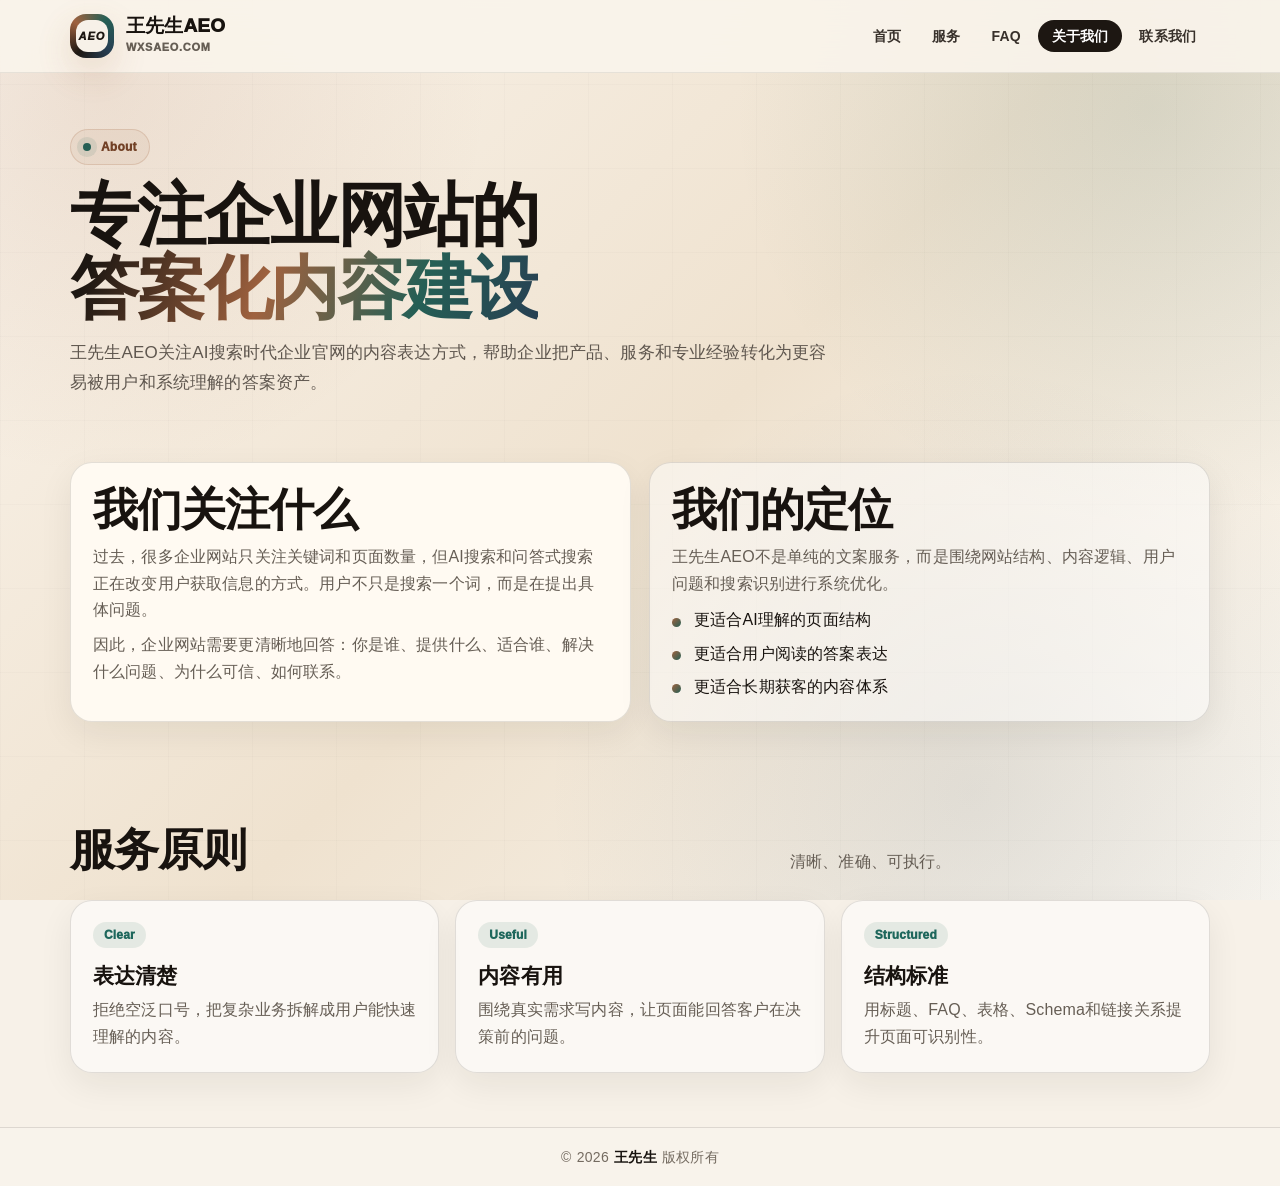
==== about.html @ f8ccda93 "Add files via upload" ====
<!doctype html><html lang="zh-CN"><head><meta charset="utf-8"><meta name="viewport" content="width=device-width,initial-scale=1"><title>关于王先生AEO｜专注企业AEO优化与AI搜索可见度</title><meta name="description" content="王先生AEO围绕企业官网内容结构、搜索意图、AI问答场景、品牌实体识别和GEO优化，为企业提升AI搜索可见度。">
<meta name="keywords" content="关于王先生AEO,王先生,AEO优化团队,AI搜索优化,企业GEO优化">
<link rel="canonical" href="https://www.wxsaeo.com/about.html/">
<meta name="robots" content="index,follow,max-image-preview:large,max-snippet:-1,max-video-preview:-1">
<meta name="author" content="王先生AEO">
<meta name="theme-color" content="#f4efe4">
<meta name="geo.region" content="CN-JS">
<meta name="geo.placename" content="Suzhou">
<meta name="language" content="zh-CN">
<meta property="og:site_name" content="王先生AEO">
<meta property="og:locale" content="zh_CN">
<meta property="og:type" content="website">
<meta property="og:title" content="关于王先生AEO｜专注企业AEO优化与AI搜索可见度">
<meta property="og:description" content="王先生AEO围绕企业官网内容结构、搜索意图、AI问答场景、品牌实体识别和GEO优化，为企业提升AI搜索可见度。">
<meta property="og:url" content="https://www.wxsaeo.com/about.html/">
<meta property="og:image" content="https://www.wangxiansheng.com/uploads/202605/142118-52a6c3eb23f79569.png">
<meta name="twitter:card" content="summary_large_image">
<meta name="twitter:title" content="关于王先生AEO｜专注企业AEO优化与AI搜索可见度">
<meta name="twitter:description" content="王先生AEO围绕企业官网内容结构、搜索意图、AI问答场景、品牌实体识别和GEO优化，为企业提升AI搜索可见度。">
<meta name="twitter:image" content="https://www.wangxiansheng.com/uploads/202605/142118-52a6c3eb23f79569.png">
<script type="application/ld+json">
{
  "@context": "https://schema.org",
  "@graph": [
    {
      "@type": "Organization",
      "@id": "https://www.wxsaeo.com/#organization",
      "name": "王先生AEO",
      "url": "https://www.wxsaeo.com",
      "logo": "https://www.wangxiansheng.com/uploads/202605/142118-52a6c3eb23f79569.png",
      "sameAs": [
        "https://www.wangxiansheng.com"
      ],
      "contactPoint": [
        {
          "@type": "ContactPoint",
          "telephone": "0512-57828333",
          "email": "lianxi@wangxiansheng.com",
          "contactType": "customer service",
          "availableLanguage": [
            "zh-CN"
          ]
        }
      ]
    },
    {
      "@type": "WebSite",
      "@id": "https://www.wxsaeo.com/#website",
      "url": "https://www.wxsaeo.com",
      "name": "王先生AEO",
      "description": "王先生AEO专注AEO优化、答案引擎优化、AI搜索内容适配、GEO优化、品牌实体优化、FAQ问答内容优化和企业官网AI可见度提升。",
      "publisher": {
        "@id": "https://www.wxsaeo.com/#organization"
      },
      "inLanguage": "zh-CN"
    },
    {
      "@type": "AboutPage",
      "@id": "https://www.wxsaeo.com/about.html/#webpage",
      "url": "https://www.wxsaeo.com/about.html/",
      "name": "关于王先生AEO｜专注企业AEO优化与AI搜索可见度",
      "description": "王先生AEO围绕企业官网内容结构、搜索意图、AI问答场景、品牌实体识别和GEO优化，为企业提升AI搜索可见度。",
      "isPartOf": {
        "@id": "https://www.wxsaeo.com/#website"
      },
      "about": [
        {
          "@type": "Thing",
          "name": "AEO优化"
        },
        {
          "@type": "Thing",
          "name": "答案引擎优化"
        },
        {
          "@type": "Thing",
          "name": "AI搜索优化"
        },
        {
          "@type": "Thing",
          "name": "GEO优化"
        },
        {
          "@type": "Thing",
          "name": "品牌实体优化"
        }
      ],
      "inLanguage": "zh-CN"
    }
  ]
}
</script><link rel="stylesheet" href="styles.css"></head><body><div class="site-bg"></div><header class="topbar"><div class="container nav"><a class="brand" href="index.html"><i class="mark"></i><span><span class="brand-title">王先生AEO</span><span class="brand-sub">wxsaeo.com</span></span></a><nav class="links"><a  href="index.html">首页</a><a  href="services.html">服务</a><a  href="faq.html">FAQ</a><a class="active" href="about.html">关于我们</a><a  href="contact.html">联系我们</a></nav><button class="menu-btn" type="button" aria-label="打开导航"><span></span></button></div></header><main><section class="page-hero"><div class="container"><div class="eyebrow">About</div><h1>专注企业网站的<br><span class="gradient-text">答案化内容建设</span></h1><p class="lead">王先生AEO关注AI搜索时代企业官网的内容表达方式，帮助企业把产品、服务和专业经验转化为更容易被用户和系统理解的答案资产。</p></div></section><section class="section"><div class="container grid-2"><div class="card light"><h2>我们关注什么</h2><p>过去，很多企业网站只关注关键词和页面数量，但AI搜索和问答式搜索正在改变用户获取信息的方式。用户不只是搜索一个词，而是在提出具体问题。</p><p>因此，企业网站需要更清晰地回答：你是谁、提供什么、适合谁、解决什么问题、为什么可信、如何联系。</p></div><div class="card"><h2>我们的定位</h2><p class="muted">王先生AEO不是单纯的文案服务，而是围绕网站结构、内容逻辑、用户问题和搜索识别进行系统优化。</p><ul class="list"><li>更适合AI理解的页面结构</li><li>更适合用户阅读的答案表达</li><li>更适合长期获客的内容体系</li></ul></div></div></section><section class="section"><div class="container"><div class="section-head"><h2>服务原则</h2><p>清晰、准确、可执行。</p></div><div class="grid-3 service-principles"><div class="card"><span class="tag">Clear</span><h3>表达清楚</h3><p class="muted">拒绝空泛口号，把复杂业务拆解成用户能快速理解的内容。</p></div><div class="card"><span class="tag">Useful</span><h3>内容有用</h3><p class="muted">围绕真实需求写内容，让页面能回答客户在决策前的问题。</p></div><div class="card"><span class="tag">Structured</span><h3>结构标准</h3><p class="muted">用标题、FAQ、表格、Schema和链接关系提升页面可识别性。</p></div></div></div></section></main><footer class="footer"><div class="container"><span>©</span><span data-year></span><a href="https://www.wangxiansheng.com" target="_blank" rel="noopener">王先生</a><span>版权所有</span></div></footer><script src="script.js"></script></body></html>
---- styles.css ----
:root{
  --bg:#f7f1e8;
  --bg-soft:#fffaf2;
  --ink:#18130f;
  --muted:#665e55;
  --line:rgba(24,19,15,.12);
  --dark:#1d1712;
  --dark-2:#203a35;
  --copper:#9f623f;
  --jade:#255f55;
  --blue:#273f53;
  --sand:#dfc9a4;
  --site:1140px;
  --side:48px;
  --radius:22px;
  --shadow:0 18px 52px rgba(35,25,18,.12);
}

*{box-sizing:border-box}
html{scroll-behavior:smooth}
body{
  margin:0;
  font-family:Inter,Arial,"PingFang SC","Microsoft YaHei",sans-serif;
  color:var(--ink);
  background:var(--bg);
  line-height:1.68;
  letter-spacing:.01em;
}
a{color:inherit;text-decoration:none}
img{max-width:100%;display:block}
.container{
  width:min(var(--site),calc(100% - var(--side)));
  max-width:var(--site);
  margin:0 auto;
}

.site-bg{
  position:fixed;
  inset:0;
  z-index:-2;
  background:
    radial-gradient(circle at 8% 10%,rgba(159,98,63,.13),transparent 27%),
    radial-gradient(circle at 90% 12%,rgba(37,95,85,.12),transparent 30%),
    radial-gradient(circle at 76% 88%,rgba(39,63,83,.1),transparent 34%),
    linear-gradient(135deg,#faf4ec 0%,#efe2cf 52%,#faf7f1 100%);
}
.site-bg:after{
  content:"";
  position:absolute;
  inset:0;
  background-image:linear-gradient(rgba(24,19,15,.035) 1px,transparent 1px),linear-gradient(90deg,rgba(24,19,15,.035) 1px,transparent 1px);
  background-size:84px 84px;
  opacity:.55;
}

/* Header */
.topbar{
  position:sticky;
  top:0;
  z-index:50;
  background:rgba(250,244,236,.9);
  backdrop-filter:blur(18px);
  border-bottom:1px solid rgba(24,19,15,.08);
}
.nav{
  height:72px;
  display:flex;
  align-items:center;
  justify-content:space-between;
  gap:22px;
}
.brand{
  display:flex;
  align-items:center;
  gap:12px;
  font-weight:950;
  min-width:0;
}
.mark{
  width:44px;
  height:44px;
  border-radius:16px;
  flex:0 0 auto;
  background:conic-gradient(from 220deg,var(--dark),var(--copper),var(--jade),var(--blue),var(--dark));
  position:relative;
  box-shadow:0 14px 34px rgba(159,98,63,.18);
}
.mark:after{
  content:"AEO";
  position:absolute;
  inset:6px;
  border-radius:12px;
  background:var(--bg);
  display:grid;
  place-items:center;
  font-size:11px;
  letter-spacing:1px;
  color:var(--dark);
  font-weight:950;
}
.brand-title{display:block;font-size:19px;line-height:1.08}
.brand-sub{display:block;margin-top:2px;color:var(--muted);font-size:11px;letter-spacing:.7px;text-transform:uppercase}
.links{
  display:flex;
  align-items:center;
  gap:3px;
}
.links a{
  display:inline-flex;
  align-items:center;
  justify-content:center;
  padding:9px 14px;
  border-radius:999px;
  color:#38312b;
  font-size:14px;
  font-weight:850;
  line-height:1;
}
.links a:hover,.links a.active{background:var(--dark);color:#fff}
.menu-btn{
  display:none;
  width:42px;
  height:42px;
  padding:0;
  border:1px solid var(--line);
  background:rgba(255,255,255,.5);
  border-radius:50%;
  position:relative;
  cursor:pointer;
}
.menu-btn span,.menu-btn:before,.menu-btn:after{
  content:"";
  position:absolute;
  left:50%;
  width:18px;
  height:2px;
  border-radius:99px;
  background:var(--ink);
  transform:translateX(-50%);
}
.menu-btn:before{top:14px}
.menu-btn span{top:20px}
.menu-btn:after{top:26px}
.menu-btn.open span{opacity:0}
.menu-btn.open:before{top:20px;transform:translateX(-50%) rotate(45deg)}
.menu-btn.open:after{top:20px;transform:translateX(-50%) rotate(-45deg)}

/* Typography */
h1,h2,h3,p,ul,ol{overflow-wrap:break-word}
h1,h2,h3{font-weight:950}
h1{
  margin:14px 0 14px;
  max-width:780px;
  font-size:clamp(42px,5.4vw,74px);
  line-height:1.05;
  letter-spacing:-2.2px;
}
.section h2,.page-hero h1{
  text-wrap:balance;
}
.section h2{
  margin:0;
  font-size:clamp(30px,3.5vw,48px);
  line-height:1.15;
  letter-spacing:-1.1px;
}
h3{margin:0;font-size:21px;line-height:1.3}
p{margin:0}
.lead{
  max-width:760px;
  color:#5f574f;
  font-size:17px;
  line-height:1.76;
}
.muted{color:var(--muted)}
.gradient-text{
  background:linear-gradient(110deg,var(--dark) 5%,var(--copper) 42%,var(--jade) 74%,var(--blue));
  -webkit-background-clip:text;
  background-clip:text;
  color:transparent;
}
.eyebrow{
  display:inline-flex;
  align-items:center;
  gap:10px;
  padding:7px 12px;
  border:1px solid rgba(159,98,63,.2);
  background:rgba(159,98,63,.07);
  border-radius:999px;
  color:#724126;
  font-size:12px;
  font-weight:950;
  letter-spacing:.2px;
}
.eyebrow:before{
  content:"";
  width:8px;
  height:8px;
  border-radius:50%;
  background:var(--jade);
  box-shadow:0 0 0 6px rgba(37,95,85,.1);
}

/* Buttons */
.btn{
  display:inline-flex;
  align-items:center;
  justify-content:center;
  min-height:46px;
  padding:12px 21px;
  border:0;
  border-radius:999px;
  background:var(--dark);
  color:#fff;
  font-weight:950;
  cursor:pointer;
  line-height:1;
  box-shadow:0 14px 34px rgba(24,19,15,.14);
}
.btn:hover{transform:translateY(-1px)}
.btn.line{
  background:rgba(255,255,255,.42);
  color:var(--ink);
  border:1px solid var(--line);
  box-shadow:none;
}
.btn.copper{background:var(--copper)}
.btn.dark{background:var(--dark);color:#fff}

/* Main layout */
.hero{padding:64px 0 58px}
.page-hero{padding:56px 0 26px}
.section{padding:54px 0}
.section + .section{padding-top:48px}
.hero + .section{padding-top:48px}
.page-hero + .section{padding-top:38px}

.hero-grid{
  display:grid;
  grid-template-columns:minmax(0,1.04fr) minmax(400px,.96fr);
  gap:42px;
  align-items:center;
}
.hero-actions{display:flex;gap:12px;flex-wrap:wrap;margin-top:26px}
.pill-row{display:flex;flex-wrap:wrap;gap:10px;margin-top:18px;max-width:720px}
.pill{
  padding:8px 12px;
  border:1px solid var(--line);
  border-radius:999px;
  background:rgba(255,255,255,.48);
  color:#50483f;
  font-weight:850;
  font-size:13px;
  line-height:1.35;
}

.section-head{
  width:100%;
  display:grid;
  grid-template-columns:minmax(0,1fr) minmax(280px,420px);
  align-items:end;
  gap:28px;
  margin-bottom:24px;
}
.section-head p{color:var(--muted);line-height:1.72}

/* Hero panel */
.answer-panel{
  width:100%;
  min-height:430px;
  padding:24px;
  border-radius:34px;
  color:#fff;
  background:linear-gradient(145deg,#241913 0%,#17130f 50%,#1f3934 100%);
  box-shadow:var(--shadow);
  overflow:hidden;
  position:relative;
}
.answer-panel:before{
  content:"";
  position:absolute;
  right:-120px;
  top:-120px;
  width:360px;
  height:360px;
  border-radius:44%;
  background:radial-gradient(circle,rgba(223,201,164,.8),transparent 64%);
  opacity:.3;
}
.answer-panel:after{
  content:"";
  position:absolute;
  left:-80px;
  bottom:-120px;
  width:320px;
  height:320px;
  border-radius:50%;
  background:radial-gradient(circle,rgba(37,95,85,.8),transparent 66%);
  opacity:.26;
}
.panel-content{
  position:relative;
  z-index:2;
  min-height:382px;
  display:grid;
  grid-template-rows:auto 1fr;
  gap:18px;
}
.mini-grid{display:grid;grid-template-columns:repeat(2,minmax(0,1fr));gap:12px}
.mini{
  min-height:98px;
  padding:15px;
  border:1px solid rgba(255,255,255,.14);
  border-radius:20px;
  background:rgba(255,255,255,.07);
  display:flex;
  flex-direction:column;
  justify-content:space-between;
}
.mini b{display:block;color:#f4dcc0;font-size:25px;line-height:1}
.mini span{color:#d7ccbf;font-size:13px;line-height:1.45}
.answer-card{
  align-self:end;
  padding:21px;
  border-radius:24px;
  background:rgba(255,250,242,.94);
  color:#1f1813;
  line-height:1.68;
}
.answer-card strong{
  display:inline-flex;
  margin-right:2px;
  padding:2px 8px;
  border-radius:999px;
  background:var(--dark);
  color:#f4dcc0;
}

/* Cards and grids */
.grid-3{display:grid;grid-template-columns:repeat(3,minmax(0,1fr));gap:16px;align-items:stretch}
.grid-2{display:grid;grid-template-columns:repeat(2,minmax(0,1fr));gap:18px;align-items:stretch}
.card{
  margin:0;
  padding:21px 22px;
  border:1px solid var(--line);
  border-radius:22px;
  background:rgba(255,255,255,.5);
  box-shadow:0 12px 34px rgba(35,25,18,.07);
  display:flex;
  flex-direction:column;
  align-items:flex-start;
}
.card > * + *{margin-top:8px}
.card p{color:var(--muted);line-height:1.68}
.card.dark{
  background:linear-gradient(145deg,#211913,#172a27);
  border-color:rgba(255,255,255,.12);
  color:#fff;
}
.card.dark p,.card.dark .muted{color:#d7ccbf}
.card.light{background:#fffaf2}
.tag{
  display:inline-flex;
  width:max-content;
  margin:0 0 6px;
  padding:7px 11px;
  border-radius:999px;
  background:rgba(37,95,85,.1);
  color:#1e675c;
  font-size:12px;
  font-weight:950;
  line-height:1;
}
.card.dark .tag{background:rgba(244,220,192,.12);color:#f4dcc0}
.number{
  margin:0 0 6px;
  color:var(--copper);
  font-size:33px;
  font-weight:950;
  line-height:1;
}
.list{
  display:grid;
  gap:7px;
  margin:10px 0 0;
  padding:0;
  list-style:none;
}
.list li{
  position:relative;
  padding-left:22px;
  color:inherit;
  line-height:1.64;
}
.list li:before{
  content:"";
  position:absolute;
  left:0;
  top:.65em;
  width:9px;
  height:9px;
  border-radius:50%;
  background:linear-gradient(135deg,var(--copper),var(--jade));
}

.service-principles .card{min-height:0}
.service-principles .card:nth-child(2),
.service-principles .card:nth-child(3){transform:none}

/* Feature / CTA / FAQ */
.split-feature{display:grid;grid-template-columns:.96fr 1.04fr;gap:18px}
.feature-panel{
  padding:28px;
  border-radius:30px;
  color:#fff;
  background:linear-gradient(140deg,#201713,#203d38);
  box-shadow:var(--shadow);
}
.feature-panel p{margin-top:8px;color:#dfd4c6;line-height:1.72}
.band{
  width:100%;
  display:grid;
  grid-template-columns:minmax(0,1fr) auto;
  gap:28px;
  align-items:center;
  padding:36px 40px;
  border-radius:32px;
  color:#fff;
  background:linear-gradient(112deg,#1f1712 0%,#213c37 64%,#965a39 100%);
  box-shadow:var(--shadow);
}
.band p{margin-top:8px;color:#eadfce;line-height:1.68}
.band .btn{background:#fffaf2;color:var(--dark)}

.faq{
  width:100%;
  display:grid;
  gap:12px;
}
.faq details{
  padding:16px 18px;
  border:1px solid var(--line);
  border-radius:20px;
  background:rgba(255,255,255,.55);
}
.faq summary{
  cursor:pointer;
  display:flex;
  align-items:center;
  justify-content:space-between;
  gap:18px;
  font-size:18px;
  font-weight:950;
  line-height:1.45;
}
.faq summary:after{
  content:"+";
  width:28px;
  height:28px;
  border-radius:50%;
  display:grid;
  place-items:center;
  background:rgba(159,98,63,.1);
  color:var(--copper);
  flex:0 0 auto;
}
.faq details[open] summary:after{content:"–"}
.faq p{margin-top:9px;color:var(--muted);line-height:1.72}

/* Contact */
.contact-layout{
  display:grid;
  grid-template-columns:380px minmax(0,1fr);
  gap:20px;
  align-items:start;
}
.contact-card,.form-card{
  margin:0;
  padding:26px;
  border-radius:30px;
  box-shadow:var(--shadow);
}
.contact-card{
  position:relative;
  overflow:hidden;
  color:#fff;
  background:linear-gradient(145deg,#201713,#203d38);
}
.contact-card:after{
  content:"";
  position:absolute;
  right:-90px;
  top:-90px;
  width:260px;
  height:260px;
  border-radius:50%;
  background:rgba(159,98,63,.26);
}
.contact-card > *{position:relative;z-index:2}
.contact-card h2,.form-card h2{margin:0 0 10px;font-size:26px;line-height:1.25}
.contact-card .muted{color:#d8ccbd;line-height:1.68}
.info-list{display:grid;gap:0;margin-top:16px}
.info-item{
  display:grid;
  grid-template-columns:66px minmax(0,1fr);
  gap:12px;
  padding:10px 0;
  border-bottom:1px solid rgba(255,255,255,.13);
  line-height:1.45;
}
.info-item b{color:#f4dcc0}
.info-item a,.info-item span{word-break:break-all}
.qr-box{
  margin-top:16px;
  display:grid;
  grid-template-columns:108px minmax(0,1fr);
  gap:14px;
  align-items:center;
  padding:14px;
  border-radius:22px;
  background:#fff;
  box-shadow:0 18px 46px rgba(20,16,13,.18);
}
.qr-box img{
  width:108px;
  border:7px solid #fff;
  border-radius:16px;
  background:#fff;
}
.qr-box .muted{margin:0;color:#50483f!important;font-size:14px;line-height:1.58}

.form-card{
  border:1px solid var(--line);
  background:rgba(255,250,242,.75);
}
.form-grid{display:grid;grid-template-columns:repeat(2,minmax(0,1fr));gap:12px}
.field{display:grid;gap:7px}
.field.full{grid-column:1/-1}
.field label{font-size:13px;font-weight:850;line-height:1.35;color:#2c251f}
.field input,.field select,.field textarea{
  width:100%;
  min-height:48px;
  padding:12px 13px;
  border:1px solid rgba(24,19,15,.16);
  border-radius:14px;
  background:#fffaf2;
  color:var(--ink);
  font:inherit;
  outline:none;
}
.field textarea{min-height:124px;resize:vertical}
.field input:focus,.field select:focus,.field textarea:focus{
  border-color:var(--copper);
  box-shadow:0 0 0 4px rgba(159,98,63,.1);
  background:#fff;
}
.form-note{margin:12px 0 16px;color:var(--muted);font-size:14px;line-height:1.58}
.env-status{display:none!important}

/* Footer */
.footer{
  padding:18px 0;
  border-top:1px solid var(--line);
  background:rgba(255,255,255,.16);
  color:#746b60;
  font-size:14px;
  line-height:1;
  letter-spacing:.02em;
}
.footer .container{
  min-height:22px;
  display:flex;
  align-items:center;
  justify-content:center;
  gap:5px;
}
.footer a{display:inline-flex;align-items:center;font-weight:950;color:var(--ink);line-height:1}
.footer a:hover{color:var(--copper)}

/* Responsive */
@media(max-width:980px){
  :root{--side:34px}
  .hero{padding:48px 0 44px}
  .page-hero{padding:44px 0 18px}
  .section{padding:44px 0}
  .section + .section{padding-top:38px}
  .hero + .section{padding-top:38px}
  .page-hero + .section{padding-top:30px}
  .hero-grid{grid-template-columns:1fr;gap:28px}
  .answer-panel{max-width:740px;min-height:auto}
  .panel-content{min-height:auto}
  .section-head{grid-template-columns:1fr;gap:8px;margin-bottom:18px}
  .contact-layout{grid-template-columns:1fr}
}

@media(max-width:900px){
  :root{--side:28px}
  .nav{height:64px}
  .links{
    display:none;
    position:absolute;
    left:14px;
    right:14px;
    top:72px;
    padding:10px;
    border:1px solid var(--line);
    border-radius:20px;
    background:#fffaf2;
    box-shadow:var(--shadow);
    flex-direction:column;
    align-items:stretch;
  }
  .links.open{display:flex}
  .links a{justify-content:flex-start;padding:12px 14px}
  .menu-btn{display:block}
  .hero{padding:40px 0 38px}
  .page-hero{padding:38px 0 14px}
  .section{padding:38px 0}
  .section + .section{padding-top:32px}
  .hero + .section{padding-top:32px}
  .page-hero + .section{padding-top:26px}
  .grid-3,.grid-2,.split-feature,.band{grid-template-columns:1fr}
  .grid-3,.grid-2,.service-principles,.split-feature,.contact-layout{gap:12px}
  .card,.card.dark,.card.light{padding:18px;border-radius:20px}
  .answer-panel{padding:20px}
  .mini{min-height:auto}
  .form-grid{grid-template-columns:1fr}
}

@media(max-width:640px){
  :root{--side:24px}
  body{letter-spacing:0}
  .brand-sub{display:none}
  .brand-title{font-size:17px}
  .mark{width:38px;height:38px}
  .hero{padding:34px 0 32px}
  .page-hero{padding:34px 0 12px}
  .section{padding:34px 0}
  .section + .section{padding-top:28px}
  h1{font-size:clamp(36px,10vw,54px);letter-spacing:-1.4px}
  .lead{font-size:15.5px;line-height:1.68}
  .section h2{font-size:28px}
  .hero-actions{display:grid;grid-template-columns:1fr;gap:10px;margin-top:18px}
  .btn{width:100%}
  .pill-row{gap:7px;margin-top:14px}
  .pill{font-size:12px;padding:7px 10px}
  .mini-grid{grid-template-columns:1fr;gap:10px}
  .answer-card{padding:18px}
  .card,.card.dark,.card.light,.contact-card,.form-card{padding:16px;border-radius:20px}
  .feature-panel{padding:20px;border-radius:24px}
  .band{padding:24px;border-radius:24px}
  .contact-card h2,.form-card h2{font-size:23px}
  .qr-box{grid-template-columns:96px 1fr;padding:12px}
  .qr-box img{width:96px}
  .footer{padding:15px 0;font-size:13px}
}

@media(max-width:420px){
  :root{--side:22px}
  .brand-title{font-size:16px}
  .menu-btn{width:40px;height:40px}
  .qr-box{grid-template-columns:1fr}
  .qr-box img{width:128px}
}
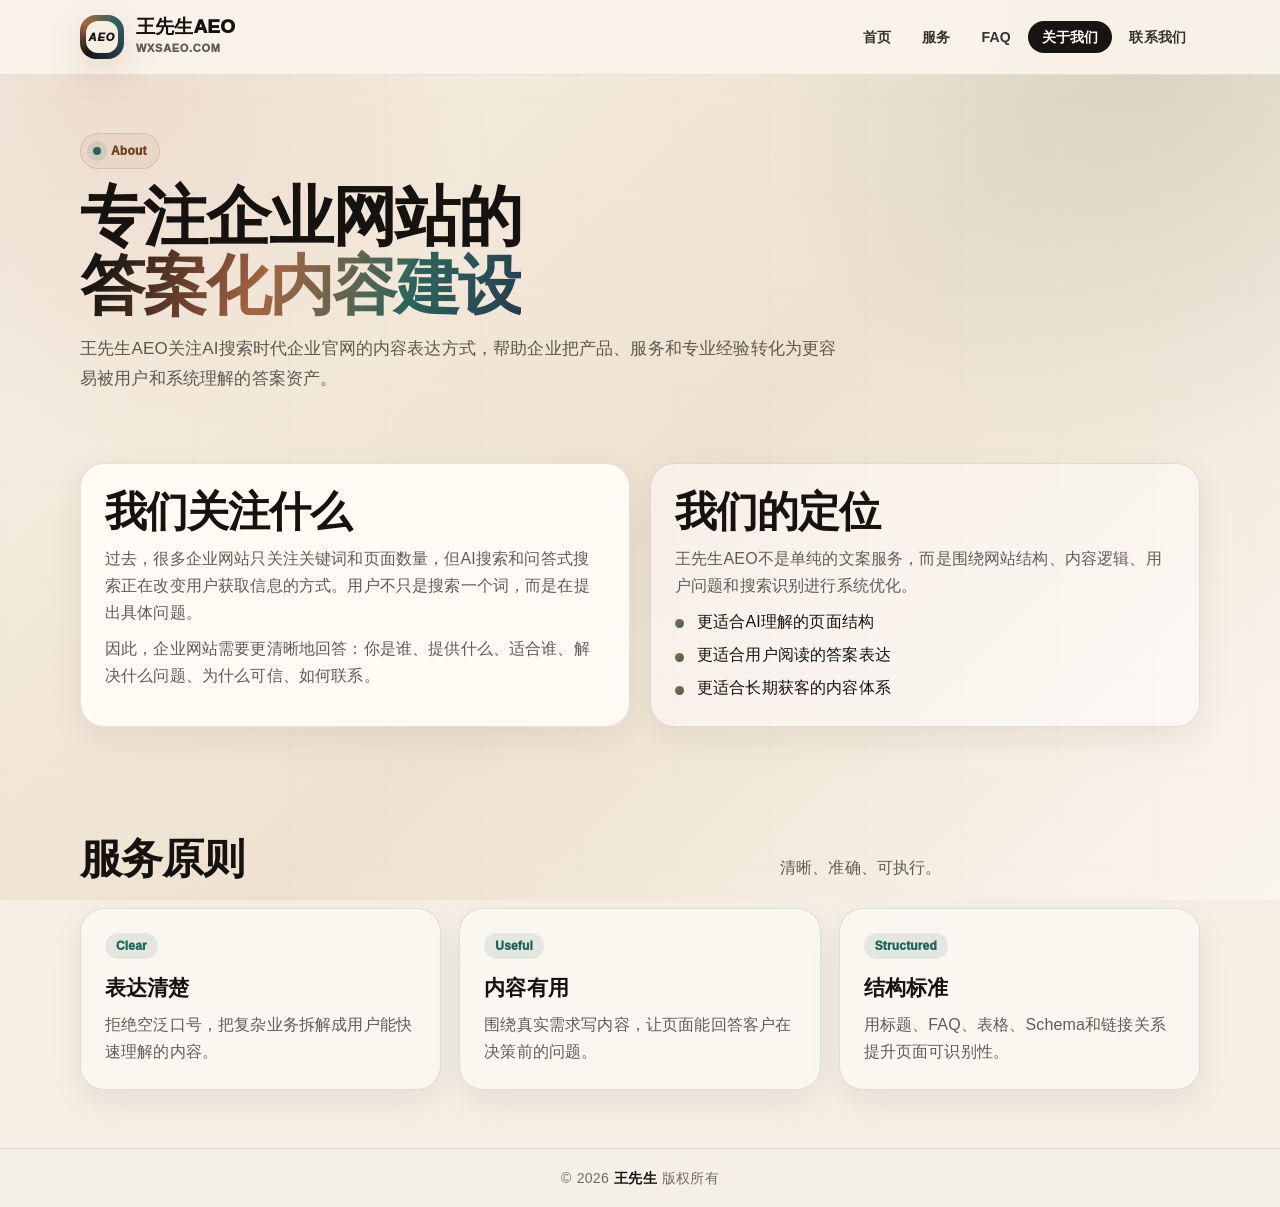
==== commit 70ad38f9: "Add files via upload" ====
--- a/about.html
+++ b/about.html
@@ -89,4 +89,4 @@
     }
   ]
 }
-</script><link rel="stylesheet" href="styles.css"></head><body><div class="site-bg"></div><header class="topbar"><div class="container nav"><a class="brand" href="index.html"><i class="mark"></i><span><span class="brand-title">王先生AEO</span><span class="brand-sub">wxsaeo.com</span></span></a><nav class="links"><a  href="index.html">首页</a><a  href="services.html">服务</a><a  href="faq.html">FAQ</a><a class="active" href="about.html">关于我们</a><a  href="contact.html">联系我们</a></nav><button class="menu-btn" type="button" aria-label="打开导航"><span></span></button></div></header><main><section class="page-hero"><div class="container"><div class="eyebrow">About</div><h1>专注企业网站的<br><span class="gradient-text">答案化内容建设</span></h1><p class="lead">王先生AEO关注AI搜索时代企业官网的内容表达方式，帮助企业把产品、服务和专业经验转化为更容易被用户和系统理解的答案资产。</p></div></section><section class="section"><div class="container grid-2"><div class="card light"><h2>我们关注什么</h2><p>过去，很多企业网站只关注关键词和页面数量，但AI搜索和问答式搜索正在改变用户获取信息的方式。用户不只是搜索一个词，而是在提出具体问题。</p><p>因此，企业网站需要更清晰地回答：你是谁、提供什么、适合谁、解决什么问题、为什么可信、如何联系。</p></div><div class="card"><h2>我们的定位</h2><p class="muted">王先生AEO不是单纯的文案服务，而是围绕网站结构、内容逻辑、用户问题和搜索识别进行系统优化。</p><ul class="list"><li>更适合AI理解的页面结构</li><li>更适合用户阅读的答案表达</li><li>更适合长期获客的内容体系</li></ul></div></div></section><section class="section"><div class="container"><div class="section-head"><h2>服务原则</h2><p>清晰、准确、可执行。</p></div><div class="grid-3 service-principles"><div class="card"><span class="tag">Clear</span><h3>表达清楚</h3><p class="muted">拒绝空泛口号，把复杂业务拆解成用户能快速理解的内容。</p></div><div class="card"><span class="tag">Useful</span><h3>内容有用</h3><p class="muted">围绕真实需求写内容，让页面能回答客户在决策前的问题。</p></div><div class="card"><span class="tag">Structured</span><h3>结构标准</h3><p class="muted">用标题、FAQ、表格、Schema和链接关系提升页面可识别性。</p></div></div></div></section></main><footer class="footer"><div class="container"><span>©</span><span data-year></span><a href="https://www.wangxiansheng.com" target="_blank" rel="noopener">王先生</a><span>版权所有</span></div></footer><script src="script.js"></script></body></html>+</script><link rel="stylesheet" href="styles.css"></head><body><div class="site-bg"></div><header class="topbar"><div class="container nav"><a class="brand" href="index.html"><i class="mark"></i><span><span class="brand-title">王先生AEO</span><span class="brand-sub">wxsaeo.com</span></span></a><nav class="links nav-links" id="navLinks"><a  href="index.html">首页</a><a  href="services.html">服务</a><a  href="faq.html">FAQ</a><a class="active" href="about.html">关于我们</a><a  href="contact.html">联系我们</a></nav><button class="menu-btn" id="menuBtn" type="button" aria-label="打开导航" aria-expanded="false"><span></span></button></div></header><main><section class="page-hero"><div class="container"><div class="eyebrow">About</div><h1>专注企业网站的<br><span class="gradient-text">答案化内容建设</span></h1><p class="lead">王先生AEO关注AI搜索时代企业官网的内容表达方式，帮助企业把产品、服务和专业经验转化为更容易被用户和系统理解的答案资产。</p></div></section><section class="section"><div class="container grid-2"><div class="card light"><h2>我们关注什么</h2><p>过去，很多企业网站只关注关键词和页面数量，但AI搜索和问答式搜索正在改变用户获取信息的方式。用户不只是搜索一个词，而是在提出具体问题。</p><p>因此，企业网站需要更清晰地回答：你是谁、提供什么、适合谁、解决什么问题、为什么可信、如何联系。</p></div><div class="card"><h2>我们的定位</h2><p class="muted">王先生AEO不是单纯的文案服务，而是围绕网站结构、内容逻辑、用户问题和搜索识别进行系统优化。</p><ul class="list"><li>更适合AI理解的页面结构</li><li>更适合用户阅读的答案表达</li><li>更适合长期获客的内容体系</li></ul></div></div></section><section class="section"><div class="container"><div class="section-head"><h2>服务原则</h2><p>清晰、准确、可执行。</p></div><div class="grid-3 service-principles"><div class="card"><span class="tag">Clear</span><h3>表达清楚</h3><p class="muted">拒绝空泛口号，把复杂业务拆解成用户能快速理解的内容。</p></div><div class="card"><span class="tag">Useful</span><h3>内容有用</h3><p class="muted">围绕真实需求写内容，让页面能回答客户在决策前的问题。</p></div><div class="card"><span class="tag">Structured</span><h3>结构标准</h3><p class="muted">用标题、FAQ、表格、Schema和链接关系提升页面可识别性。</p></div></div></div></section></main><footer class="footer"><div class="container"><span>©</span><span data-year></span><a href="https://www.wangxiansheng.com" target="_blank" rel="noopener">王先生</a><span>版权所有</span></div></footer><script src="script.js"></script></body></html>
--- a/styles.css
+++ b/styles.css
@@ -663,3 +663,142 @@
   .qr-box{grid-template-columns:1fr}
   .qr-box img{width:128px}
 }
+
+
+/* Final redesign: professional graphite / porcelain / copper */
+:root{
+  --bg:#f4eee3;
+  --bg-soft:#fffaf1;
+  --ink:#15120f;
+  --muted:#635b52;
+  --line:rgba(21,18,15,.11);
+  --dark:#171412;
+  --dark-2:#263633;
+  --copper:#a86442;
+  --jade:#2c655b;
+  --blue:#263c50;
+  --sand:#e2cda7;
+  --site:1120px;
+  --side:50px;
+  --radius:24px;
+  --shadow:0 20px 54px rgba(31,23,17,.11);
+}
+body{background:var(--bg);color:var(--ink)}
+.site-bg{
+  background:
+    radial-gradient(circle at 8% 8%,rgba(168,100,66,.13),transparent 26%),
+    radial-gradient(circle at 90% 8%,rgba(44,101,91,.11),transparent 28%),
+    linear-gradient(135deg,#f8f1e8 0%,#eee1cf 54%,#faf6ef 100%)!important;
+}
+.site-bg:after{background-size:96px 96px;opacity:.42}
+.container{width:min(var(--site),calc(100% - var(--side)));max-width:var(--site)}
+
+.nav{height:74px}
+.hero{padding:66px 0 62px}
+.page-hero{padding:58px 0 28px}
+.section{padding:58px 0}
+.section + .section{padding-top:50px}
+.hero + .section{padding-top:48px}
+.page-hero + .section{padding-top:40px}
+
+h1{font-size:clamp(42px,5.1vw,70px);letter-spacing:-2px}
+.section h2{font-size:clamp(30px,3.25vw,46px)}
+.lead{font-size:17px;line-height:1.78}
+.section-head{gap:32px;margin-bottom:26px}
+.section-head p{line-height:1.76}
+
+.hero-grid{grid-template-columns:minmax(0,1.02fr) minmax(390px,.98fr);gap:44px}
+.answer-panel{min-height:426px;padding:26px;border-radius:36px}
+.panel-content{min-height:374px;gap:20px}
+.mini-grid{gap:12px}
+.mini{padding:16px;min-height:100px}
+.answer-card{padding:22px;border-radius:26px}
+
+.grid-3{gap:18px}
+.grid-2,.split-feature,.contact-layout{gap:20px}
+.card,.card.dark,.card.light{
+  padding:24px 24px;
+  border-radius:24px;
+  box-shadow:0 12px 34px rgba(31,23,17,.065);
+}
+.card > * + *{margin-top:9px}
+.card p{line-height:1.7}
+.card .list{margin-top:10px}
+.service-principles .card:nth-child(2),
+.service-principles .card:nth-child(3){transform:none}
+
+.band{padding:38px 42px;border-radius:34px}
+.feature-panel{padding:30px;border-radius:32px}
+.faq{gap:13px}
+.faq details{padding:17px 19px;border-radius:21px}
+
+.contact-layout{grid-template-columns:380px minmax(0,1fr)}
+.contact-card,.form-card{padding:28px;border-radius:32px}
+.form-grid{gap:13px}
+.field input,.field select,.field textarea{border-radius:15px}
+.contact-form__ip-status{display:none!important}
+.contact-form__result{
+  display:none;
+  margin:12px 0 0;
+  padding:11px 13px;
+  border-radius:14px;
+  font-size:14px;
+  line-height:1.55;
+}
+.contact-form__result.is-visible{display:block}
+.contact-form__result--success{
+  background:rgba(44,101,91,.1);
+  color:#1f5d50;
+  border:1px solid rgba(44,101,91,.22);
+}
+.contact-form__result--error{
+  background:rgba(168,100,66,.1);
+  color:#8a4525;
+  border:1px solid rgba(168,100,66,.24);
+}
+
+.menu-btn{font-size:0;color:transparent}
+.menu-btn span,.menu-btn:before,.menu-btn:after{transition:.18s ease}
+
+@media(max-width:980px){
+  :root{--side:36px}
+  .hero{padding:50px 0 46px}
+  .page-hero{padding:46px 0 20px}
+  .section{padding:46px 0}
+  .section + .section{padding-top:40px}
+  .hero-grid{grid-template-columns:1fr;gap:30px}
+  .section-head{grid-template-columns:1fr;gap:10px;margin-bottom:20px}
+  .contact-layout{grid-template-columns:1fr}
+}
+@media(max-width:900px){
+  :root{--side:28px}
+  .hero{padding:42px 0 40px}
+  .page-hero{padding:40px 0 16px}
+  .section{padding:40px 0}
+  .section + .section{padding-top:34px}
+  .page-hero + .section{padding-top:28px}
+  .grid-3,.grid-2,.split-feature,.band{grid-template-columns:1fr}
+  .grid-3,.grid-2,.service-principles,.split-feature,.contact-layout{gap:14px}
+  .card,.card.dark,.card.light{padding:20px;border-radius:22px}
+  .answer-panel{padding:22px;min-height:auto}
+  .panel-content{min-height:auto}
+  .form-grid{grid-template-columns:1fr}
+}
+@media(max-width:640px){
+  :root{--side:24px}
+  .nav{height:64px}
+  .hero{padding:34px 0}
+  .page-hero{padding:34px 0 12px}
+  .section{padding:34px 0}
+  .section + .section{padding-top:28px}
+  h1{font-size:clamp(36px,10vw,54px)}
+  .section h2{font-size:28px}
+  .hero-actions{margin-top:20px}
+  .pill-row{margin-top:14px}
+  .mini-grid{grid-template-columns:1fr}
+  .card,.card.dark,.card.light,.contact-card,.form-card{padding:17px;border-radius:20px}
+  .feature-panel{padding:21px}
+  .band{padding:25px;border-radius:24px}
+  .qr-box{grid-template-columns:96px 1fr}
+  .qr-box img{width:96px}
+}
